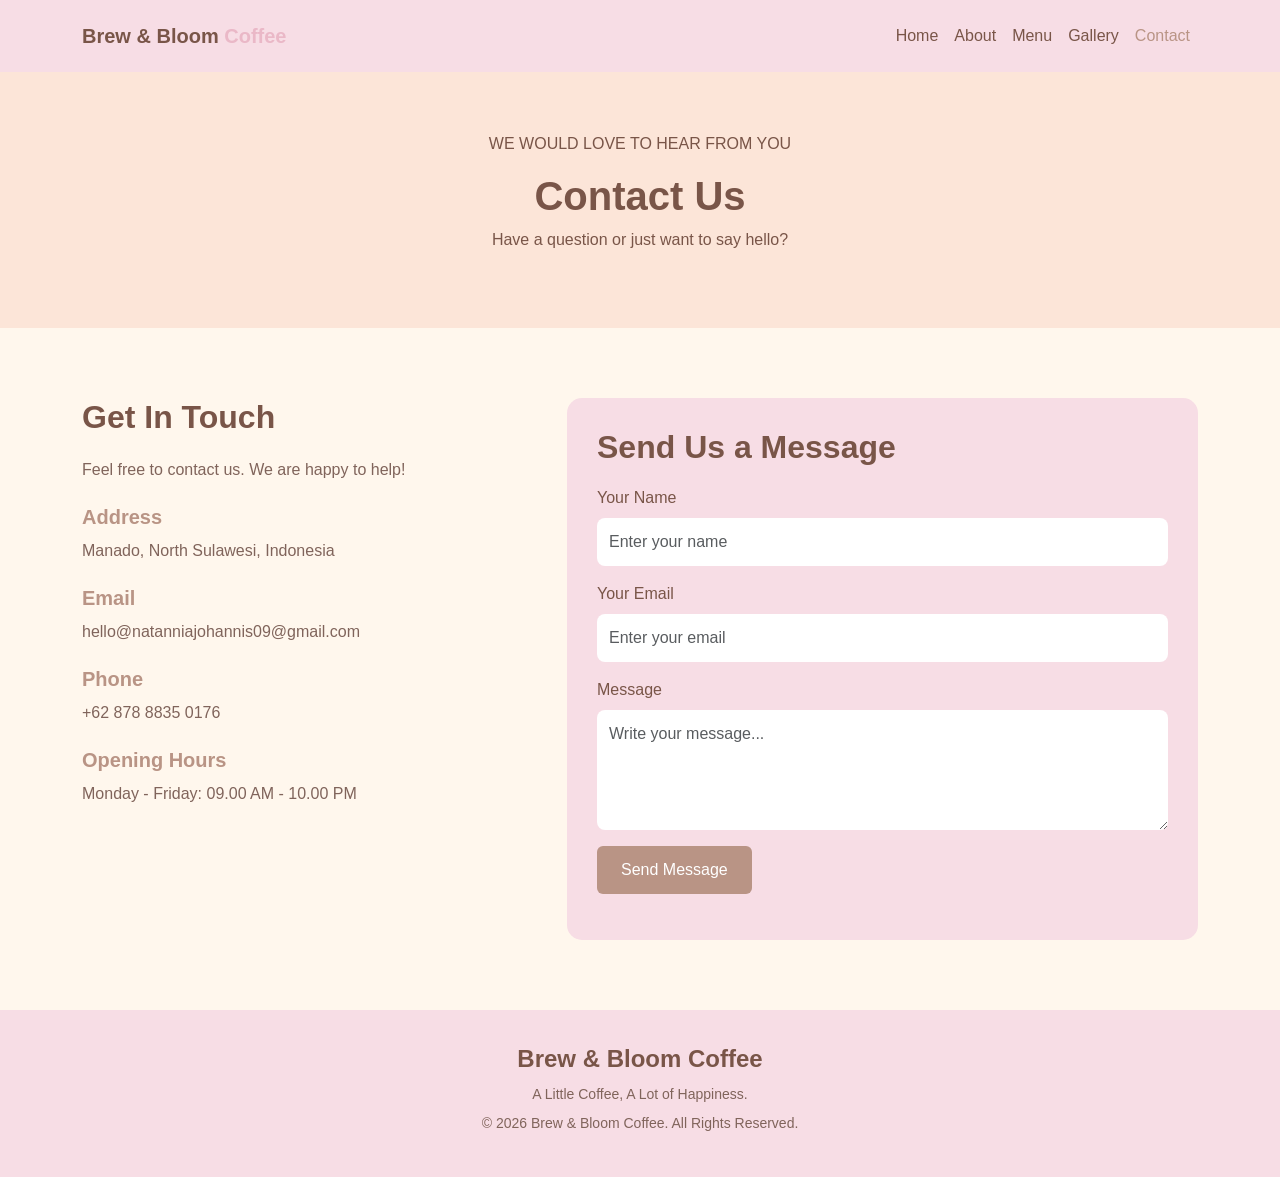
==== contact.html @ 8d609b2b "first commit" ====
<!DOCTYPE html>
<html lang="en">
<head>
    <meta charset="UTF-8">
    <meta name="viewport" content="width=device-width, initial-scale=1.0">
    <title>Contact - Brew & Bloom Coffee</title>

    <!-- Bootstrap CSS -->
    <link href="https://cdn.jsdelivr.net/npm/bootstrap@5.3.8/dist/css/bootstrap.min.css" rel="stylesheet">

    <!-- Custom CSS -->
    <link rel="stylesheet" href="style.css">
</head>
<body>

    <!-- Navbar -->
    <nav class="navbar navbar-expand-lg">
        <div class="container">
            <a class="navbar-brand fw-bold" href="index.html">
                Brew & Bloom <span>Coffee</span>
            </a>

            <button class="navbar-toggler" type="button"
                data-bs-toggle="collapse" data-bs-target="#navbarMenu">
                <span class="navbar-toggler-icon"></span>
            </button>

            <div class="collapse navbar-collapse" id="navbarMenu">
                <ul class="navbar-nav ms-auto">
                    <li class="nav-item">
                        <a class="nav-link" href="index.html">Home</a>
                    </li>
                    <li class="nav-item">
                        <a class="nav-link" href="about.html">About</a>
                    </li>
                    <li class="nav-item">
                        <a class="nav-link" href="menu.html">Menu</a>
                    </li>
                    <li class="nav-item">
                        <a class="nav-link" href="gallery.html">Gallery</a>
                    </li>
                    <li class="nav-item">
                        <a class="nav-link active" href="contact.html">Contact</a>
                    </li>
                </ul>
            </div>
        </div>
    </nav>

    <!-- Contact Header -->
    <section class="contact-header text-center">
        <div class="container">
            <p class="subtitle">WE WOULD LOVE TO HEAR FROM YOU</p>
            <h1>Contact Us</h1>
            <p>Have a question or just want to say hello?</p>
        </div>
    </section>

    <!-- Contact Section -->
    <section class="contact-section">
        <div class="container">
            <div class="row g-5">

                <!-- Contact Information -->
                <div class="col-md-5">
                    <h2>Get In Touch</h2>
                    <p>Feel free to contact us. We are happy to help!</p>

                    <div class="contact-info">
                        <h5>Address</h5>
                        <p>Manado, North Sulawesi, Indonesia</p>

                        <h5>Email</h5>
                        <p>hello@natanniajohannis09@gmail.com</p>

                        <h5>Phone</h5>
                        <p>+62 878 8835 0176</p>

                        <h5>Opening Hours</h5>
                        <p>Monday - Friday: 09.00 AM - 10.00 PM</p>
                    </div>
                </div>

                <!-- Contact Form -->
                <div class="col-md-7">
                    <div class="contact-form">
                        <h2>Send Us a Message</h2>

                        <form id="contactForm">
                            <div class="mb-3">
                                <label class="form-label">Your Name</label>
                                <input type="text" class="form-control" id="name" placeholder="Enter your name" required>
                            </div>

                            <div class="mb-3">
                                <label class="form-label">Your Email</label>
                                <input type="email" class="form-control" id="email" placeholder="Enter your email" required>
                            </div>

                            <div class="mb-3">
                                <label class="form-label">Message</label>
                                <textarea class="form-control" id="message" rows="4" placeholder="Write your message..." required></textarea>
                            </div>

                            <button type="submit" class="btn btn-coffee">Send Message</button>
                        </form>

                        <p id="formMessage"></p>
                    </div>
                </div>

            </div>
        </div>
    </section>

    <!-- Footer -->
    <footer class="footer text-center">
        <div class="container">
            <h4>Brew & Bloom Coffee</h4>
            <p>A Little Coffee, A Lot of Happiness.</p>
            <p>&copy; 2026 Brew & Bloom Coffee. All Rights Reserved.</p>
        </div>
    </footer>

    <!-- Bootstrap JS -->
    <script src="https://cdn.jsdelivr.net/npm/bootstrap@5.3.8/dist/js/bootstrap.bundle.min.js"></script>

    <!-- Custom JavaScript -->
    <script src="script.js"></script>

</body>
</html>
---- style.css ----
body {
    background-color: #FFF7ED;
    color: #795548;
    font-family: Arial, sans-serif;
}

.navbar {
    background-color: #F7DDE5 !important;
    min-height: 72px;
}

.navbar-brand,
.navbar-brand:hover {
    color: #795548;
}

.navbar-brand span {
    color: #EAB8C7;
}

.nav-link {
    color: #795548 !important;
}

.nav-link.active,
.nav-link:hover {
    color: #B99485 !important;
}

.hero {
    min-height: calc(100vh - 72px);
    display: flex;
    align-items: center;
    background: linear-gradient(
        135deg,
        #FFF7ED,
        #FCE5D8,
        #F7DDE5
    );
    padding: 70px 0;
}

.hero .subtitle {
    color: #B99485;
    font-weight: 700;
    letter-spacing: 2px;
}

.hero h1 {
    color: #795548;
    font-size: clamp(2.5rem, 6vw, 5rem);
    font-weight: 700;
    line-height: 1.1;
    margin-bottom: 24px;
}

.hero h1 span {
    color: #EAB8C7;
}

.hero .description {
    max-width: 520px;
    margin-bottom: 28px;
    line-height: 1.7;
}

.coffee-image {
    width: 100%;
    max-height: 520px;
    object-fit: cover;
    border-radius: 30px;
    box-shadow: 0 20px 40px rgba(121, 85, 72, 0.18);
}

.btn-coffee {
    background-color: #B99485;
    color: white;
    padding: 12px 24px;
    border: 0;
}

.btn-coffee:hover,
.btn-coffee:focus {
    background-color: #795548;
    color: white;
}

@media (max-width: 767.98px) {
    .hero {
        text-align: center;
        padding: 50px 0;
    }

    .hero .description {
        margin-left: auto;
        margin-right: auto;
    }

    .coffee-image {
        margin-top: 40px;
    }
}

/* Why Choose Us */
.why-choose {
    background-color: #FFF7ED;
    padding: 70px 0;
}

.why-choose h2 {
    color: #795548;
    font-size: 32px;
    font-weight: bold;
}

.why-choose p {
    color: #80645B;
}

.coffee-card {
    background-color: #F7DDE5;
    border: none;
    border-radius: 15px;
    padding: 20px;
    transition: 0.3s;
}

.coffee-card:hover {
    background-color: #FCE5D8;
    transform: translateY(-5px);
}

.coffee-card h5 {
    color: #795548;
    font-weight: bold;
}

.coffee-card .card-text {
    color: #80645B;
    line-height: 1.7;
}

.popular-menu {
    padding: 70px 0;
}

.popular-menu h2 {
    color: #795548;
    font-weight: bold;
}

.menu-card {
    border: none;
    overflow: hidden;
    border-radius: 15px;
    box-shadow: 0 10px 25px rgba(121, 85, 72, 0.12);
}

.menu-card .card-img-top {
    height: 220px;
    object-fit: cover;
}


/* Popular Menu */
.popular-menu {
    background-color: #FCE5D8;
    padding: 70px 0;
}

.popular-menu h2 {
    color: #795548;
    font-size: 32px;
    font-weight: bold;
}

.popular-menu p {
    color: #80645B;
}

.menu-card {
    background-color: #FFF7ED;
    border: none;
    border-radius: 15px;
    overflow: hidden;
    transition: 0.3s;
}

.menu-card:hover {
    transform: translateY(-5px);
}

.menu-card img {
    height: 220px;
    object-fit: cover;
}

.menu-card h5 {
    color: #795548;
    font-weight: bold;
}

.menu-card h6 {
    color: #B99485;
    font-weight: bold;
}

.menu-card .card-text {
    color: #80645B;
}

/* Footer */
.footer {
    background-color: #F7DDE5;
    color: #795548;
    padding: 35px 0;
}

.footer h4 {
    font-weight: bold;
    margin-bottom: 10px;
}

.footer p {
    color: #80645B;
    font-size: 14px;
    margin-bottom: 8px;
}
.about-image {
    width: 85%;
    height: 320px;
    object-fit: cover;
    border-radius: 15px;
}

/* About Section */
.about-section {
    background-color: #FFF7ED;
    padding: 80px 0;
    min-height: 500px;
}

.about-section h1 {
    color: #795548;
    font-size: 38px;
    font-weight: bold;
    margin-bottom: 15px;
}

.about-section h3 {
    color: #B99485;
    font-size: 22px;
    margin-bottom: 20px;
}

.about-section p {
    color: #80645B;
    font-size: 16px;
    line-height: 1.8;
}

.about-image {
    width: 85%;
    height: 320px;
    object-fit: cover;
    border-radius: 15px;
}

.menu-header {
    background-color: #FCE5D8;
    padding: 60px 0;
}

.menu-header h1 {
    color: #795548;
    font-size: 40px;
    font-weight: bold;
}

.menu-section {
    background-color: #FFF7ED;
    padding: 50px 0;
}

.category-title {
    color: #795548;
    font-size: 28px;
    font-weight: bold;
    margin-bottom: 30px;
    border-left: 5px solid #EAB8C7;
    padding-left: 15px;
}

.gallery-header {
    background-color: #FCE5D8;
    padding: 60px 0;
}

.gallery-header h1 {
    color: #795548;
    font-size: 40px;
    font-weight: bold;
}

.gallery-section {
    background-color: #FFF7ED;
    padding: 60px 0;
}

.gallery-image {
    width: 100%;
    height: 280px;
    object-fit: cover;
    border-radius: 15px;
    transition: 0.3s;
}

.gallery-image:hover {
    transform: scale(1.03);
}

.contact-header {
    background-color: #FCE5D8;
    padding: 60px 0;
}

.contact-header h1 {
    color: #795548;
    font-size: 40px;
    font-weight: bold;
}

.contact-section {
    background-color: #FFF7ED;
    padding: 70px 0;
}

.contact-section h2 {
    color: #795548;
    font-weight: bold;
    margin-bottom: 20px;
}

.contact-section p {
    color: #80645B;
    line-height: 1.8;
}

.contact-info h5 {
    color: #B99485;
    font-weight: bold;
    margin-top: 20px;
}

.contact-form {
    background-color: #F7DDE5;
    padding: 30px;
    border-radius: 15px;
}

.contact-form .form-control {
    border: none;
    border-radius: 8px;
    padding: 12px;
}

#formMessage {
    margin-top: 15px;
    font-weight: bold;
}
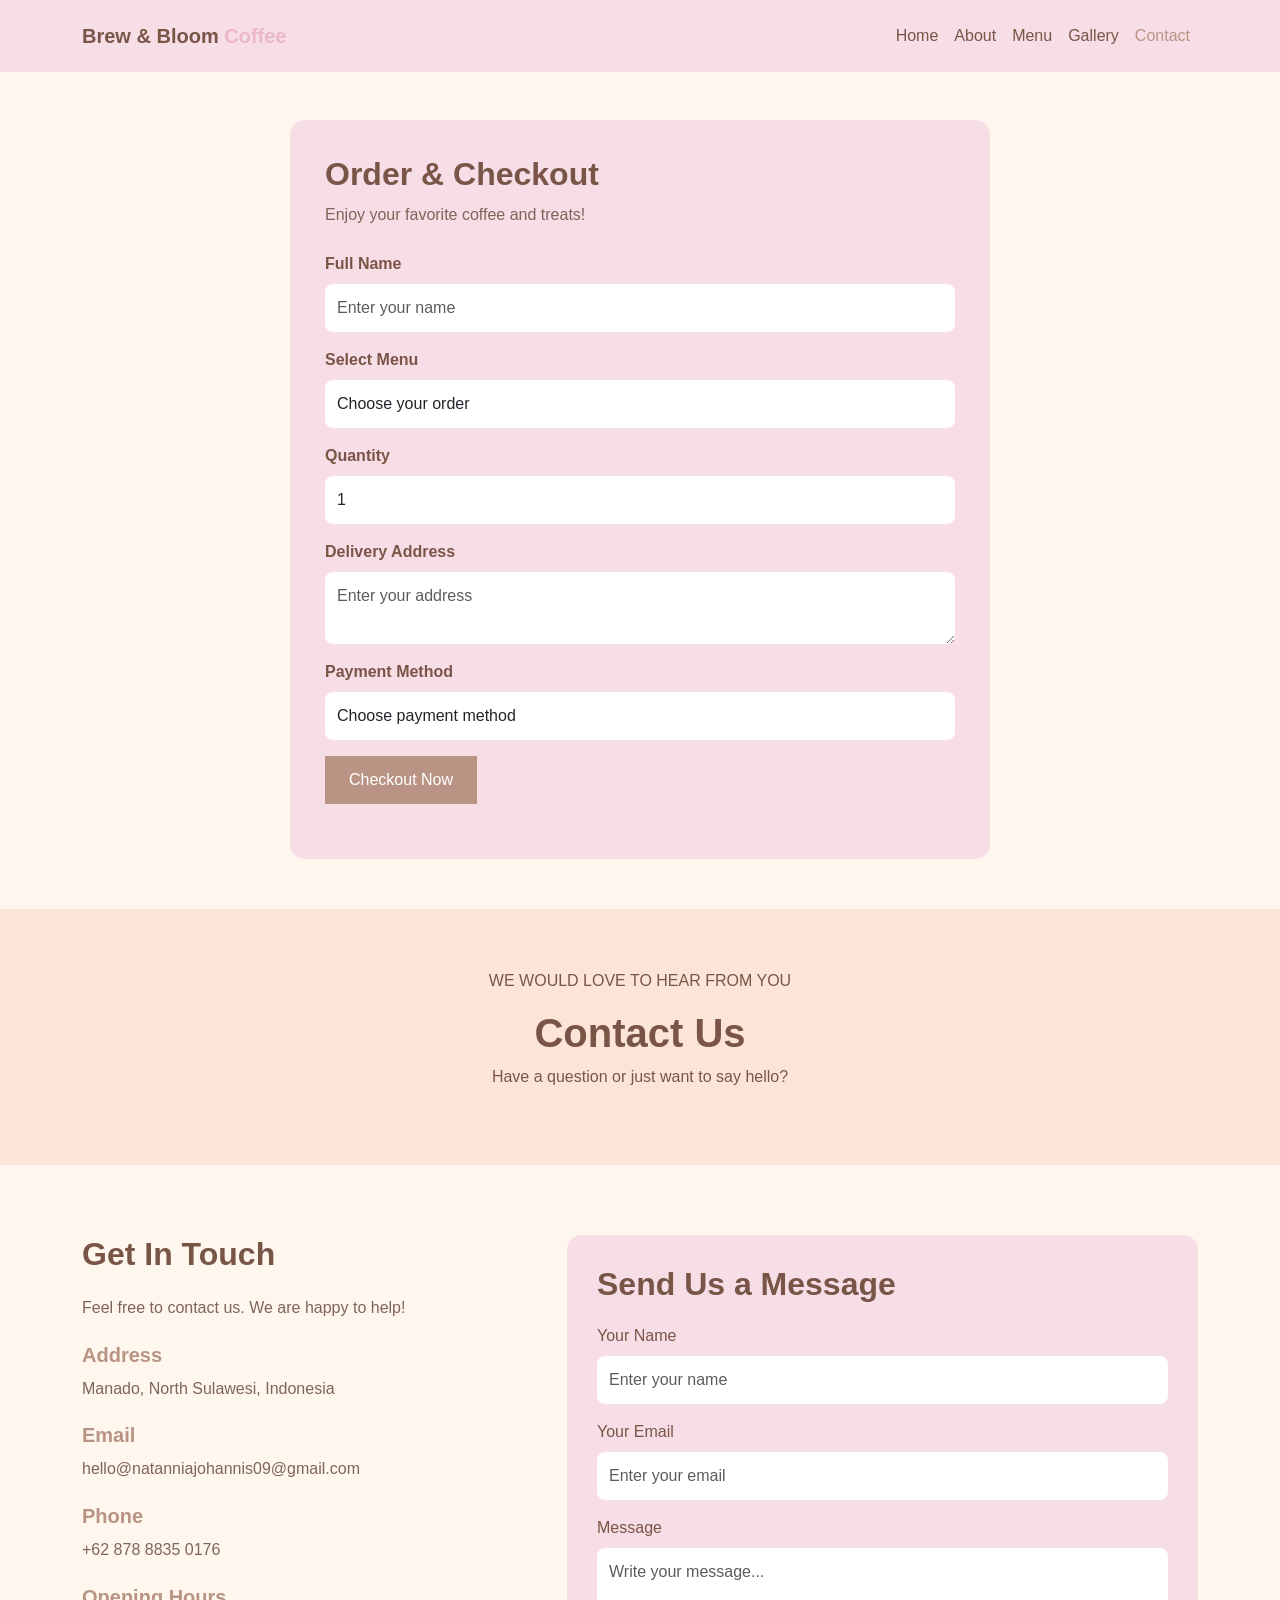
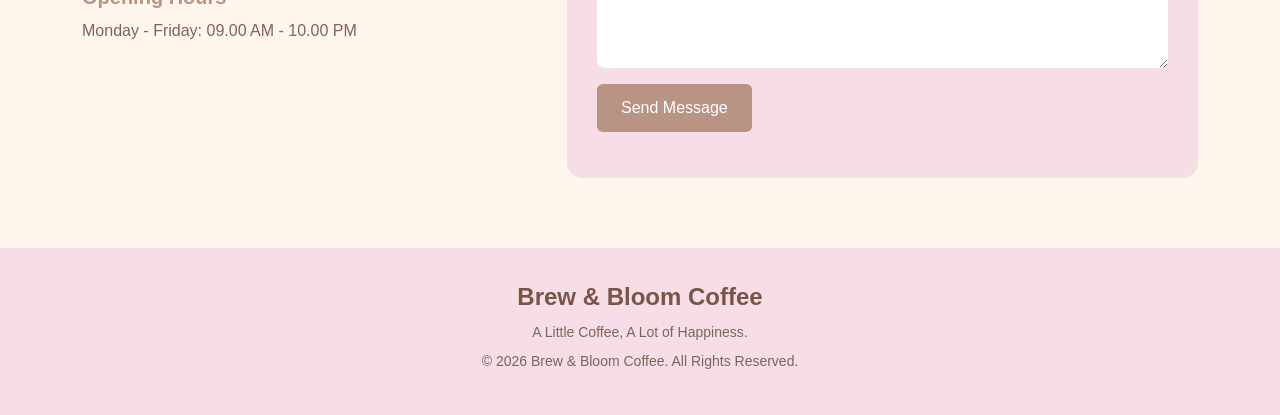
==== commit 0d54b561: "update kode" ====
--- a/contact.html
+++ b/contact.html
@@ -47,6 +47,63 @@
             </div>
         </div>
     </nav>
+
+
+<!-- Checkout Section -->
+<div class="checkout-section mt-5">
+    <h2>Order & Checkout</h2>
+    <p>Enjoy your favorite coffee and treats!</p>
+
+    <form id="checkoutForm">
+        <div class="mb-3">
+            <label class="form-label">Full Name</label>
+            <input type="text" id="customerName" class="form-control" placeholder="Enter your name" required>
+        </div>
+
+        <div class="mb-3">
+            <label class="form-label">Select Menu</label>
+            <select id="orderMenu" class="form-control" required>
+                <option value="">Choose your order</option>
+                <option value="Cappuccino">Cappuccino - Rp25.000</option>
+                <option value="Cafe Latte">Cafe Latte - Rp28.000</option>
+                <option value="Cafe Mocha">Cafe Mocha - Rp30.000</option>
+                <option value="Matcha Latte">Matcha Latte - Rp27.000</option>
+                <option value="Chocolate">Chocolate - Rp25.000</option>
+                <option value="Strawberry Milk">Strawberry Milk - Rp25.000</option>
+                <option value="Butter Croissant">Butter Croissant - Rp20.000</option>
+                <option value="Chocolate Cake">Chocolate Cake - Rp30.000</option>
+                <option value="Chicken Sandwich">Chicken Sandwich - Rp32.000</option>
+            </select>
+        </div>
+
+        <div class="mb-3">
+            <label class="form-label">Quantity</label>
+            <input type="number" id="orderQuantity" class="form-control" min="1" value="1" required>
+        </div>
+
+        <div class="mb-3">
+            <label class="form-label">Delivery Address</label>
+            <textarea id="deliveryAddress" class="form-control" placeholder="Enter your address" required></textarea>
+        </div>
+
+        <div class="mb-3">
+            <label class="form-label">Payment Method</label>
+            <select id="paymentMethod" class="form-control" required>
+                <option value="">Choose payment method</option>
+                <option value="Cash">Cash</option>
+                <option value="Bank Transfer">Bank Transfer</option>
+                <option value="E-Wallet">E-Wallet</option>
+            </select>
+        </div>
+
+        <button type="submit" class="btn-coffee">
+            Checkout Now
+        </button>
+
+        <div id="checkoutMessage"></div>
+    </form>
+</div>
+
 
     <!-- Contact Header -->
     <section class="contact-header text-center">
@@ -123,6 +180,8 @@
         </div>
     </footer>
 
+
+
     <!-- Bootstrap JS -->
     <script src="https://cdn.jsdelivr.net/npm/bootstrap@5.3.8/dist/js/bootstrap.bundle.min.js"></script>
 
--- a/style.css
+++ b/style.css
@@ -368,3 +368,45 @@
     margin-top: 15px;
     font-weight: bold;
 }
+
+/* Checkout Section */
+.checkout-section {
+    background-color: #F7DDE5;
+    padding: 35px;
+    border-radius: 15px;
+    max-width: 700px;
+    margin: 50px auto;
+}
+
+.checkout-section h2 {
+    color: #795548;
+    font-weight: bold;
+    margin-bottom: 10px;
+}
+
+.checkout-section p {
+    color: #80645B;
+    margin-bottom: 25px;
+}
+
+.checkout-section .form-control {
+    border: none;
+    border-radius: 8px;
+    padding: 12px;
+}
+
+.checkout-section label {
+    color: #795548;
+    font-weight: bold;
+}
+
+.checkout-section button {
+    border: none;
+    cursor: pointer;
+}
+
+#checkoutMessage {
+    margin-top: 20px;
+    color: #795548;
+    font-weight: bold;
+}
